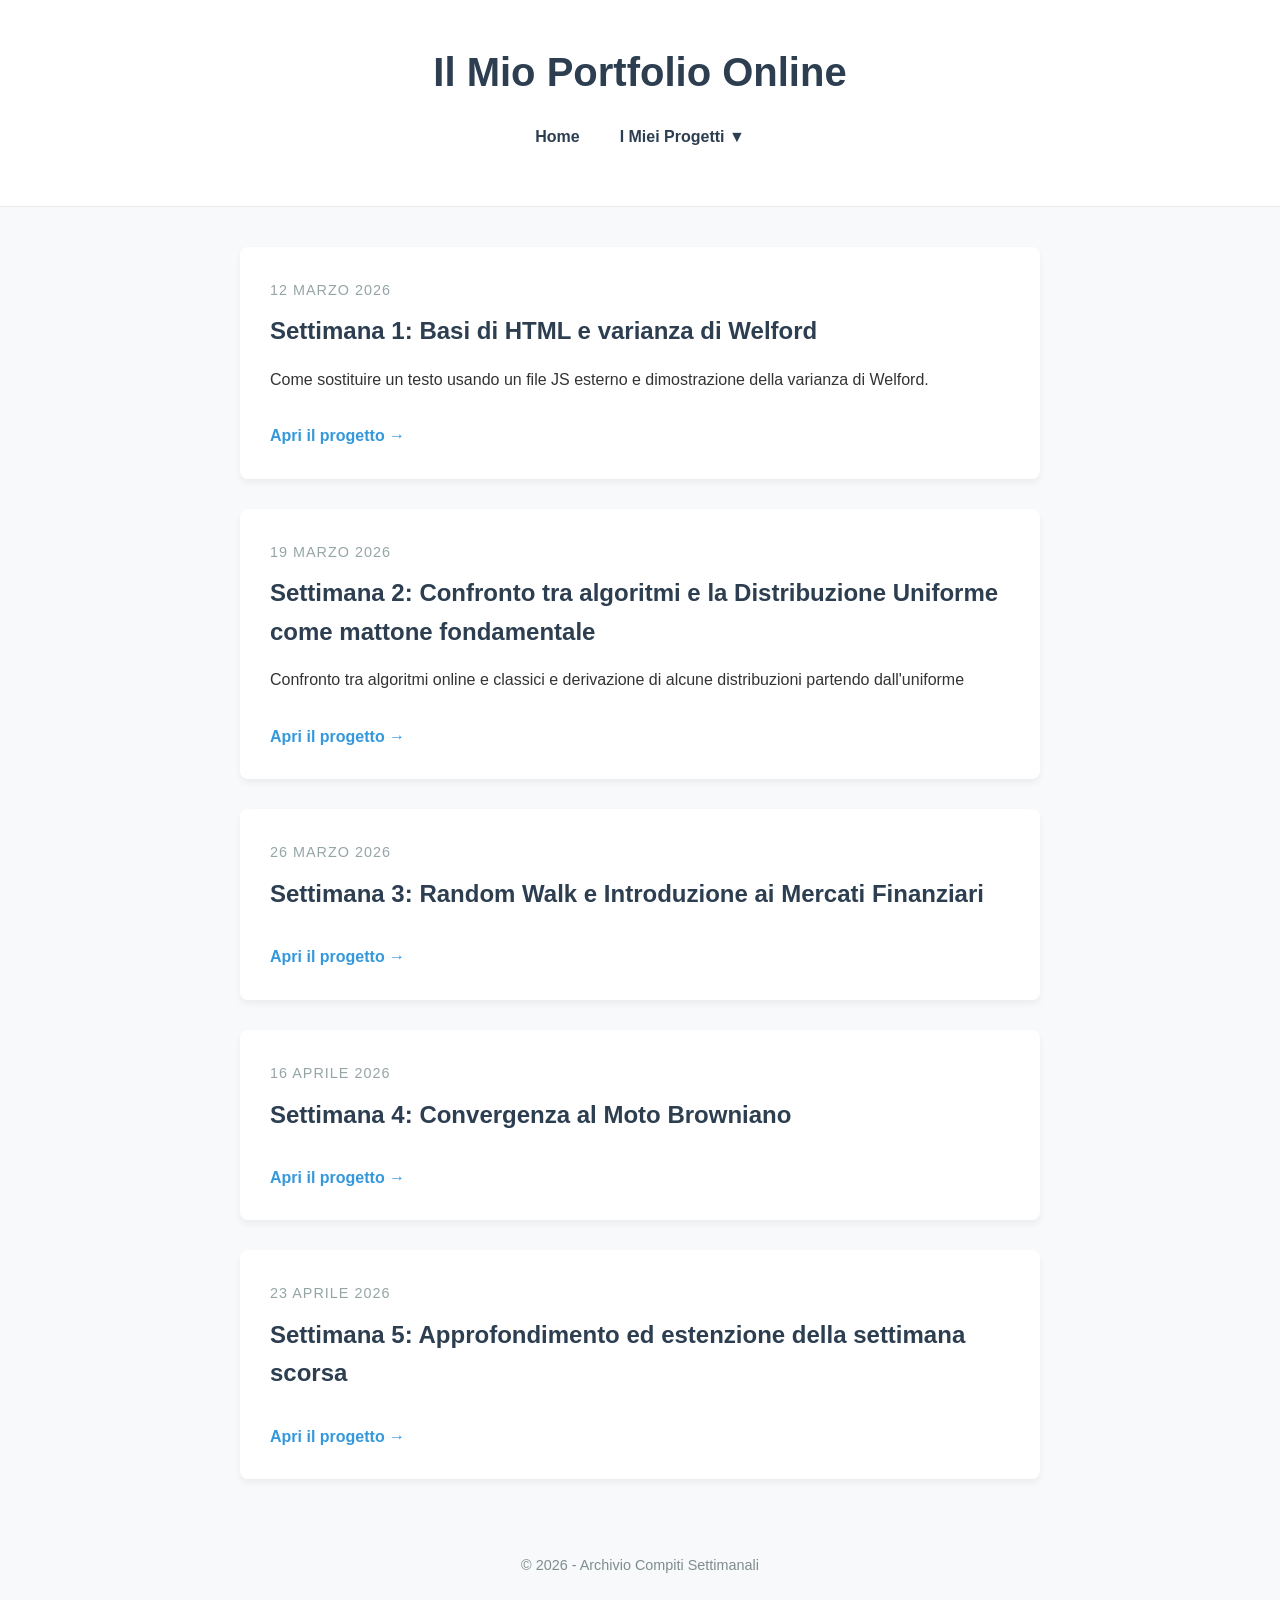
==== index.html @ cec27e66 "Update index.html" ====
<!DOCTYPE html>
<html lang="it">
<head>
    <meta charset="UTF-8">
    <meta name="viewport" content="width=device-width, initial-scale=1.0">
    <title>Il Mio Blog Progetti</title>
    <link rel="stylesheet" href="style.css">
</head>
<body>

    <header>
        <div class="container">
            <h1>Il Mio Portfolio Online</h1>
            <nav>
                <ul class="navbar">
                    <li><a href="#">Home</a></li>
                    <li class="dropdown">
                        <a href="javascript:void(0)" class="dropbtn">I Miei Progetti ▼</a>
                        <div class="dropdown-content">
                            <a href="week_01/index_week_01.html">Settimana 1: Setup</a>
                        </div>
                    </li>
                </ul>
            </nav>
        </div>
    </header>

    <main class="container">
        <article class="post" id="progetto1">
            <span class="date">12 Marzo 2026</span>
            <h2>Settimana 1: Basi di HTML e varianza di Welford</h2>
            <p>Come sostituire un testo usando un file JS esterno e dimostrazione della varianza di Welford.</p>
            
            <a href="week_01/index_week_01.html" class="read-more">Apri il progetto →</a>
        </article>

        <article class="post" id="progetto2">
            <span class="date">19 Marzo 2026</span>
            <h2>Settimana 2: Confronto tra algoritmi e la Distribuzione Uniforme come mattone fondamentale</h2>
            <p>Confronto tra algoritmi online e classici e derivazione di alcune distribuzioni partendo dall'uniforme</p>

            <a href="week_02/index_week_02.html" class="read-more">Apri il progetto →</a>

        </article>

        <article class="post" id="progetto3">
            <span class="date">26 Marzo 2026</span>
            <h2>Settimana 3: Random Walk e Introduzione ai Mercati Finanziari</h2>
            <p></p>

            <a href="week_03/index_week_03.html" class="read-more">Apri il progetto →</a>

        </article>

        
        <article class="post" id="progetto3">
            <span class="date">16 Aprile 2026</span>
            <h2>Settimana 4: Convergenza al Moto Browniano</h2>
            <p></p>

            <a href="week_04/index_week_04.html" class="read-more">Apri il progetto →</a>

        </article>

        
        <article class="post" id="progetto3">
            <span class="date">23 Aprile 2026</span>
            <h2>Settimana 5: Approfondimento ed estenzione della settimana scorsa</h2>
            <p></p>

            <a href="week_05/index_week_05.html" class="read-more">Apri il progetto →</a>

        </article>

        
    </main>

    <footer>
        <div class="container">
            <p>&copy; <span id="year"></span> - Archivio Compiti Settimanali</p>
        </div>
    </footer>

    <script src="script.js"></script>
</body>
</html>
---- style.css ----
/* Impostazioni di base */
body {
    font-family: 'Segoe UI', Tahoma, Geneva, Verdana, sans-serif;
    background-color: #f7f9fa;
    color: #333;
    margin: 0;
    padding: 0;
    line-height: 1.6;
}

.container {
    max-width: 800px;
    margin: 0 auto;
    padding: 0 20px;
}

/* Header */
header {
    background-color: #ffffff;
    border-bottom: 1px solid #eaeaea;
    padding: 40px 0;
    text-align: center;
    margin-bottom: 40px;
}

header h1 {
    margin: 0;
    color: #2c3e50;
    font-size: 2.5em;
}

header p {
    color: #7f8c8d;
    margin-top: 10px;
}

/* Post (I compiti) */
.post {
    background-color: #ffffff;
    padding: 30px;
    border-radius: 8px;
    box-shadow: 0 4px 6px rgba(0,0,0,0.05);
    margin-bottom: 30px;
    transition: transform 0.2s ease;
}

.post:hover {
    transform: translateY(-3px);
    box-shadow: 0 6px 12px rgba(0,0,0,0.08);
}

.post .date {
    font-size: 0.9em;
    color: #95a5a6;
    text-transform: uppercase;
    letter-spacing: 1px;
}

.post h2 {
    margin: 10px 0;
    color: #2c3e50;
}

.read-more {
    display: inline-block;
    margin-top: 15px;
    color: #3498db;
    text-decoration: none;
    font-weight: bold;
}

.read-more:hover {
    text-decoration: underline;
}

/* Footer */
footer {
    text-align: center;
    padding: 20px 0;
    color: #7f8c8d;
    font-size: 0.9em;
    margin-top: 40px;
}

/* ... mantieni il codice precedente e aggiungi questo sotto ... */

/* Stile Barra di Navigazione */
nav {
    margin-top: 20px;
}

.navbar {
    list-style-type: none;
    padding: 0;
    display: flex;
    justify-content: center;
    gap: 20px;
}

.navbar li {
    position: relative;
}

.navbar a {
    text-decoration: none;
    color: #2c3e50;
    font-weight: 600;
    padding: 10px;
}

/* Menu a tendina (Dropdown) */
.dropdown-content {
    display: none; /* Nasconde il menu inizialmente */
    position: absolute;
    background-color: #ffffff;
    min-width: 200px;
    box-shadow: 0px 8px 16px rgba(0,0,0,0.1);
    z-index: 1;
    border-radius: 5px;
    margin-top: 5px;
    text-align: left;
}

.dropdown-content a {
    color: #333;
    padding: 12px 16px;
    display: block;
    font-size: 0.9em;
}

.dropdown-content a:hover {
    background-color: #f1f1f1;
    border-radius: 5px;
}

/* Mostra il menu quando passi il mouse */
.dropdown:hover .dropdown-content {
    display: block;
}

.dropbtn {
    cursor: pointer;
}
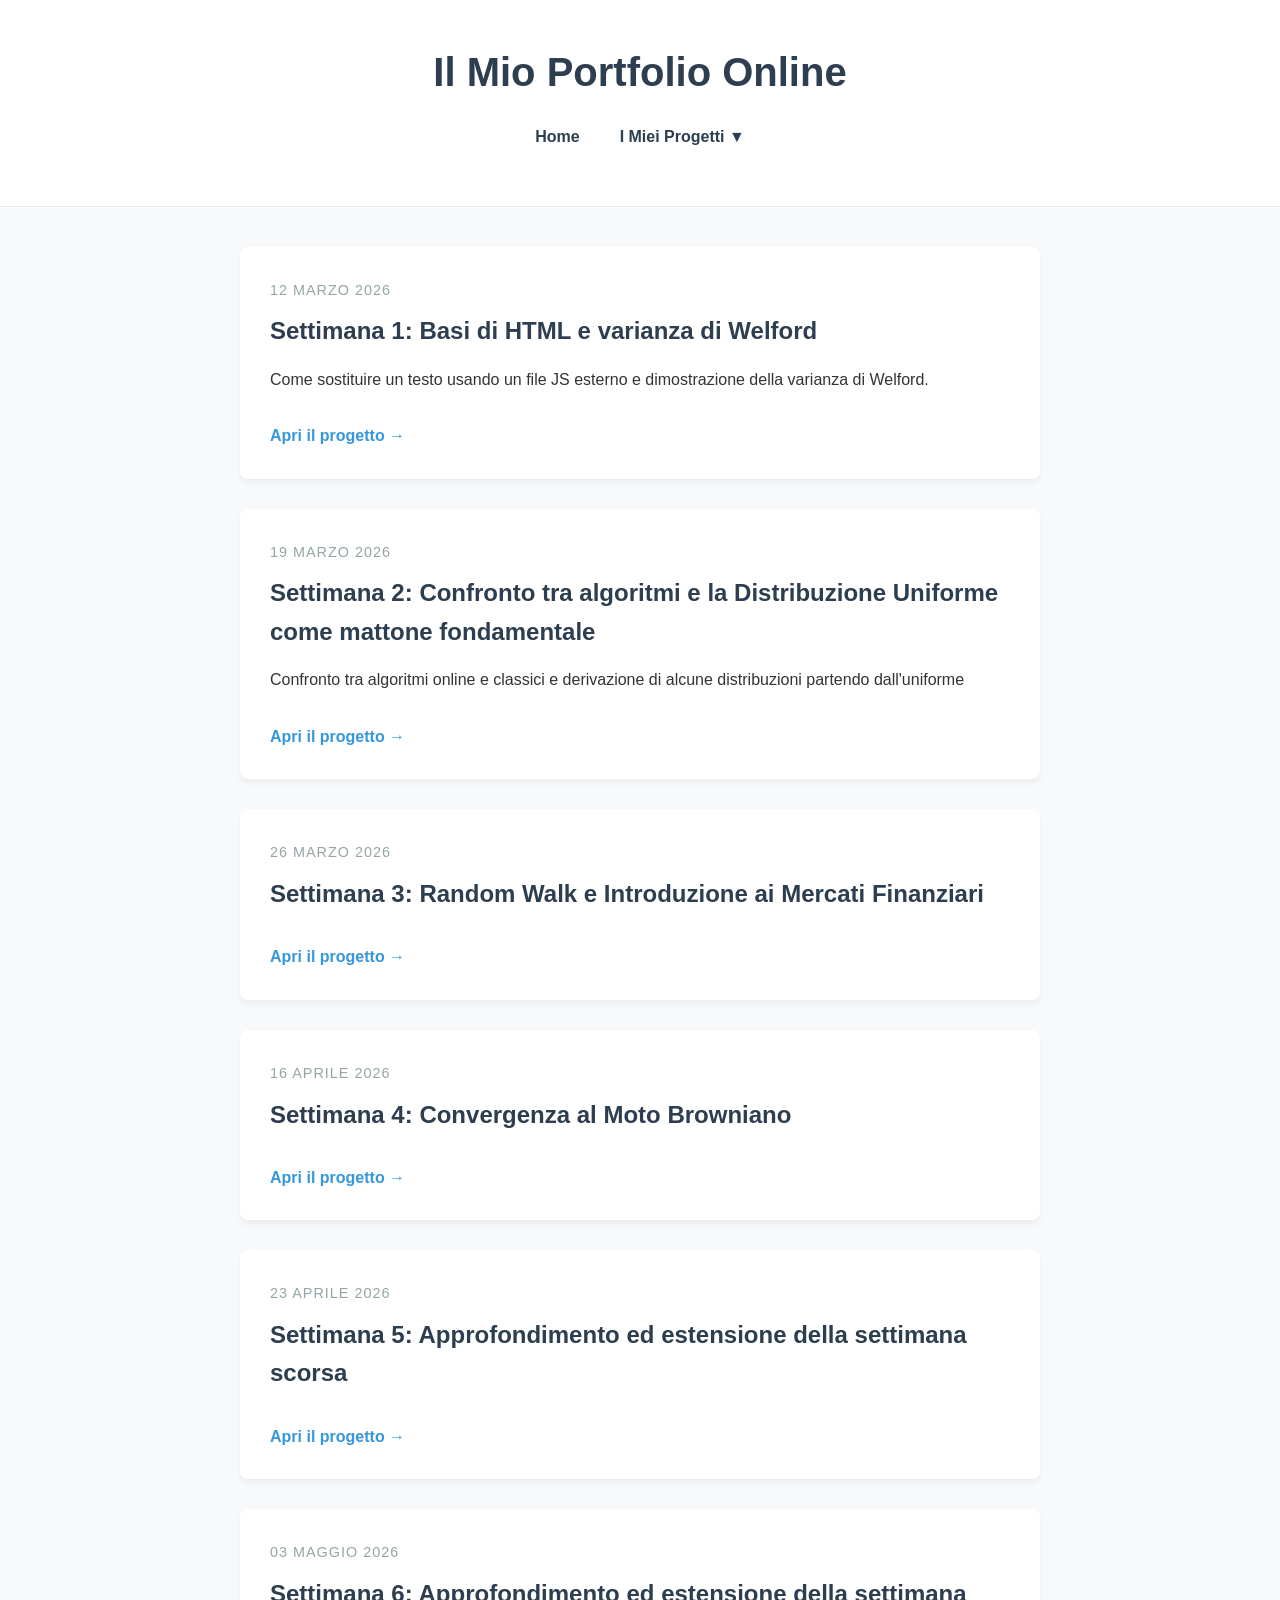
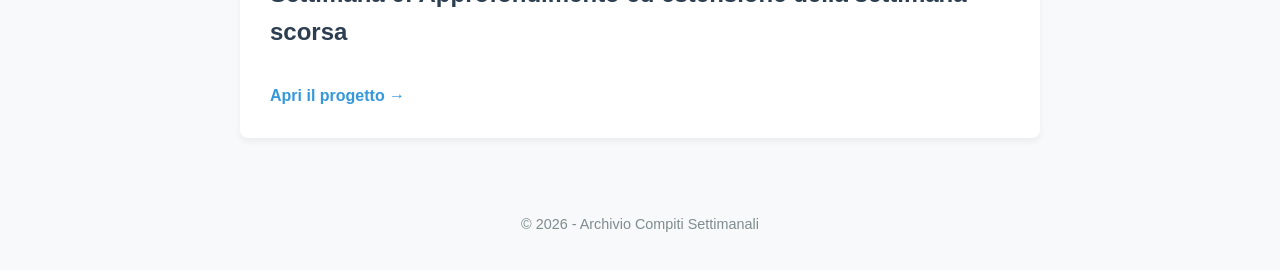
==== commit 45046b2b: "Add articles for weeks 5 and 6 in index.html Added new articles for weeks 5 and 6, updated project d" ====
--- a/index.html
+++ b/index.html
@@ -65,14 +65,22 @@
         
         <article class="post" id="progetto3">
             <span class="date">23 Aprile 2026</span>
-            <h2>Settimana 5: Approfondimento ed estenzione della settimana scorsa</h2>
+            <h2>Settimana 5: Approfondimento ed estensione della settimana scorsa</h2>
             <p></p>
 
             <a href="week_05/index_week_05.html" class="read-more">Apri il progetto →</a>
 
         </article>
 
-        
+        <article class="post" id="progetto3">
+            <span class="date">03 Maggio 2026</span>
+            <h2>Settimana 6: Approfondimento ed estensione della settimana scorsa</h2>
+            <p></p>
+
+            <a href="week_06/index_week_06.html" class="read-more">Apri il progetto →</a>
+
+        </article>
+
     </main>
 
     <footer>
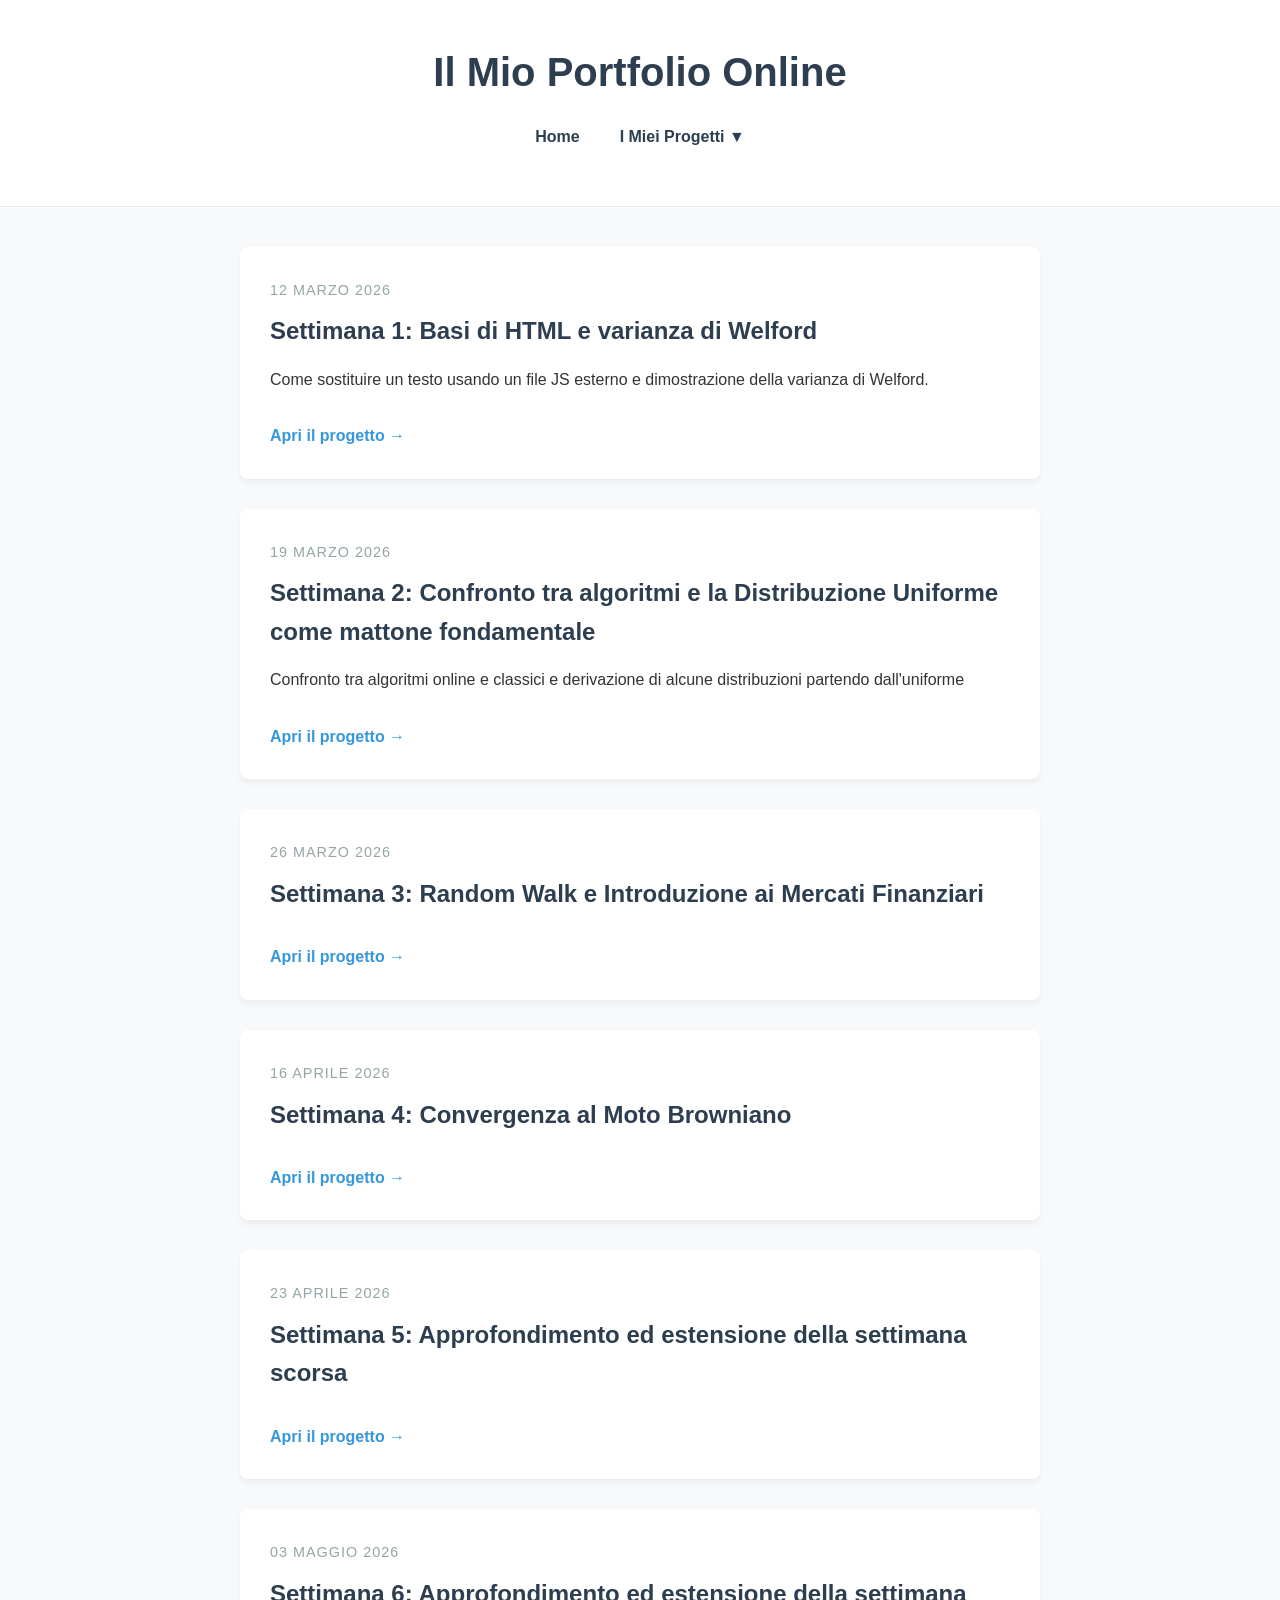
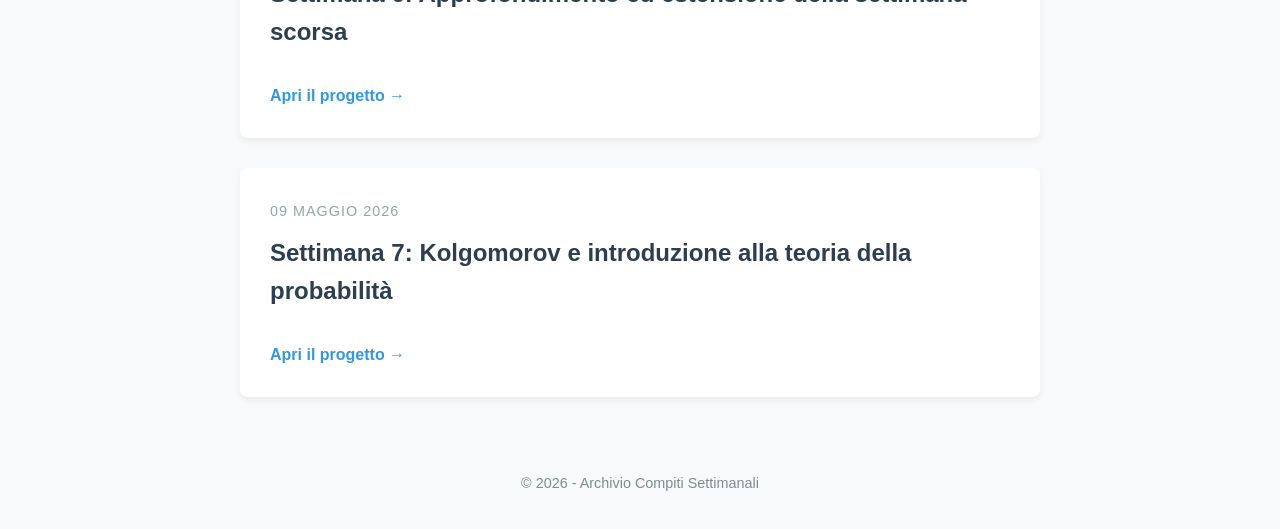
==== commit 168e1c42: "Update index.html" ====
--- a/index.html
+++ b/index.html
@@ -80,7 +80,15 @@
             <a href="week_06/index_week_06.html" class="read-more">Apri il progetto →</a>
 
         </article>
+        
+        <article class="post" id="progetto3">
+            <span class="date">09 Maggio 2026</span>
+            <h2>Settimana 7: Kolgomorov e introduzione alla teoria della probabilità</h2>
+            <p></p>
 
+            <a href="week_07/index_week_07.html" class="read-more">Apri il progetto →</a>
+
+        </article>
     </main>
 
     <footer>
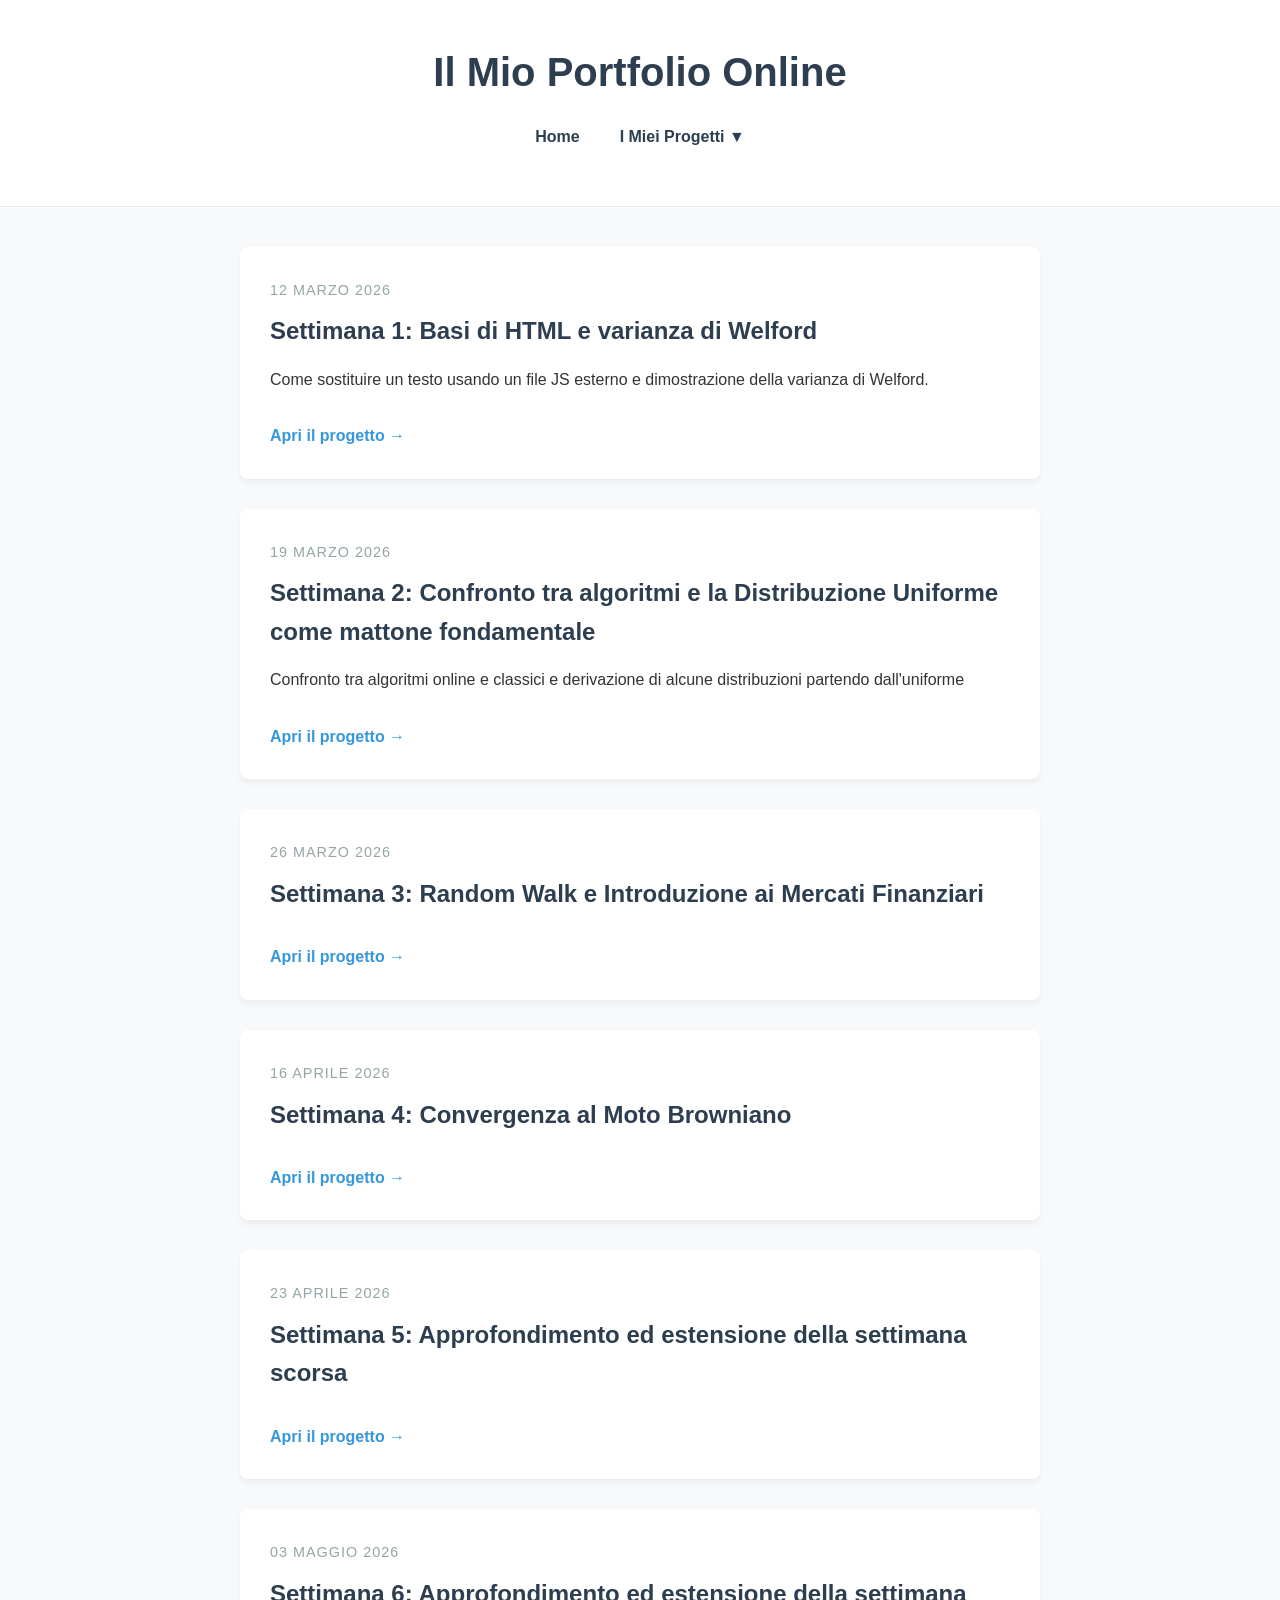
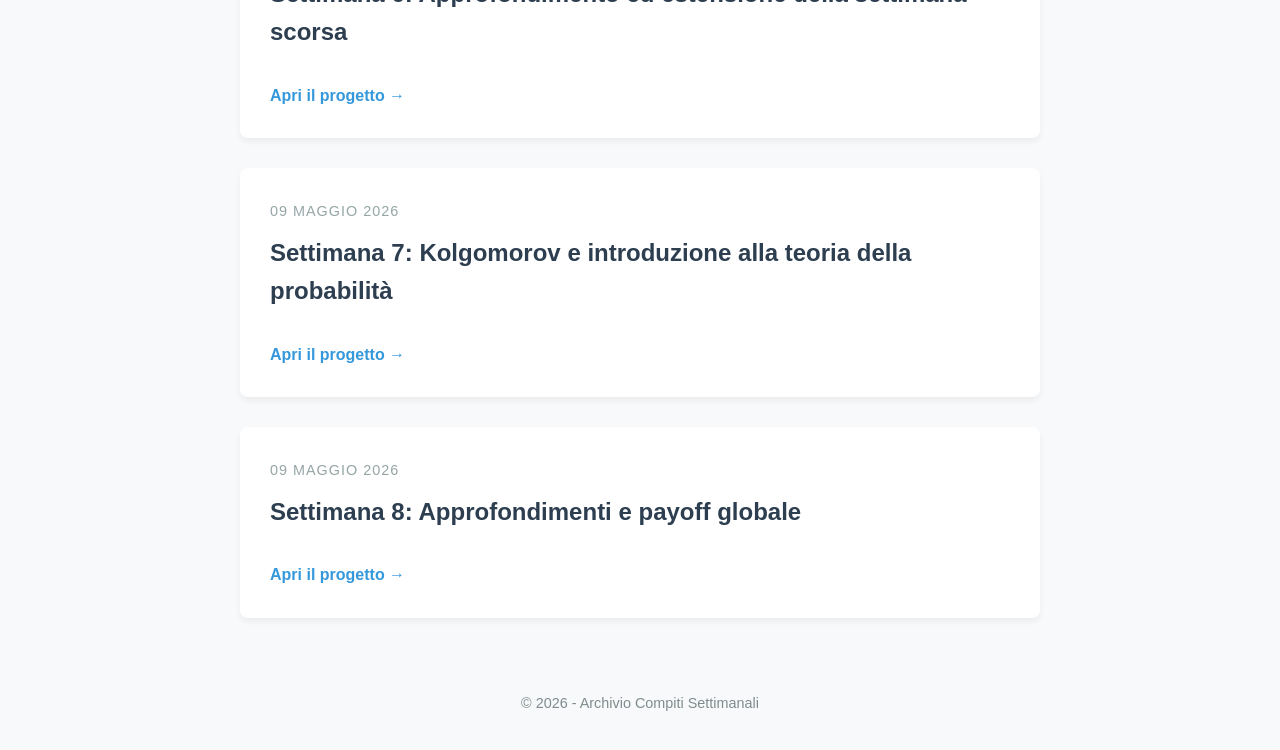
==== commit 8f395d49: "Update index.html" ====
--- a/index.html
+++ b/index.html
@@ -89,6 +89,15 @@
             <a href="week_07/index_week_07.html" class="read-more">Apri il progetto →</a>
 
         </article>
+        
+        <article class="post" id="progetto3">
+            <span class="date">09 Maggio 2026</span>
+            <h2>Settimana 8: Approfondimenti e payoff globale</h2>
+            <p></p>
+
+            <a href="week_08/index_week_08.html" class="read-more">Apri il progetto →</a>
+
+        </article>
     </main>
 
     <footer>
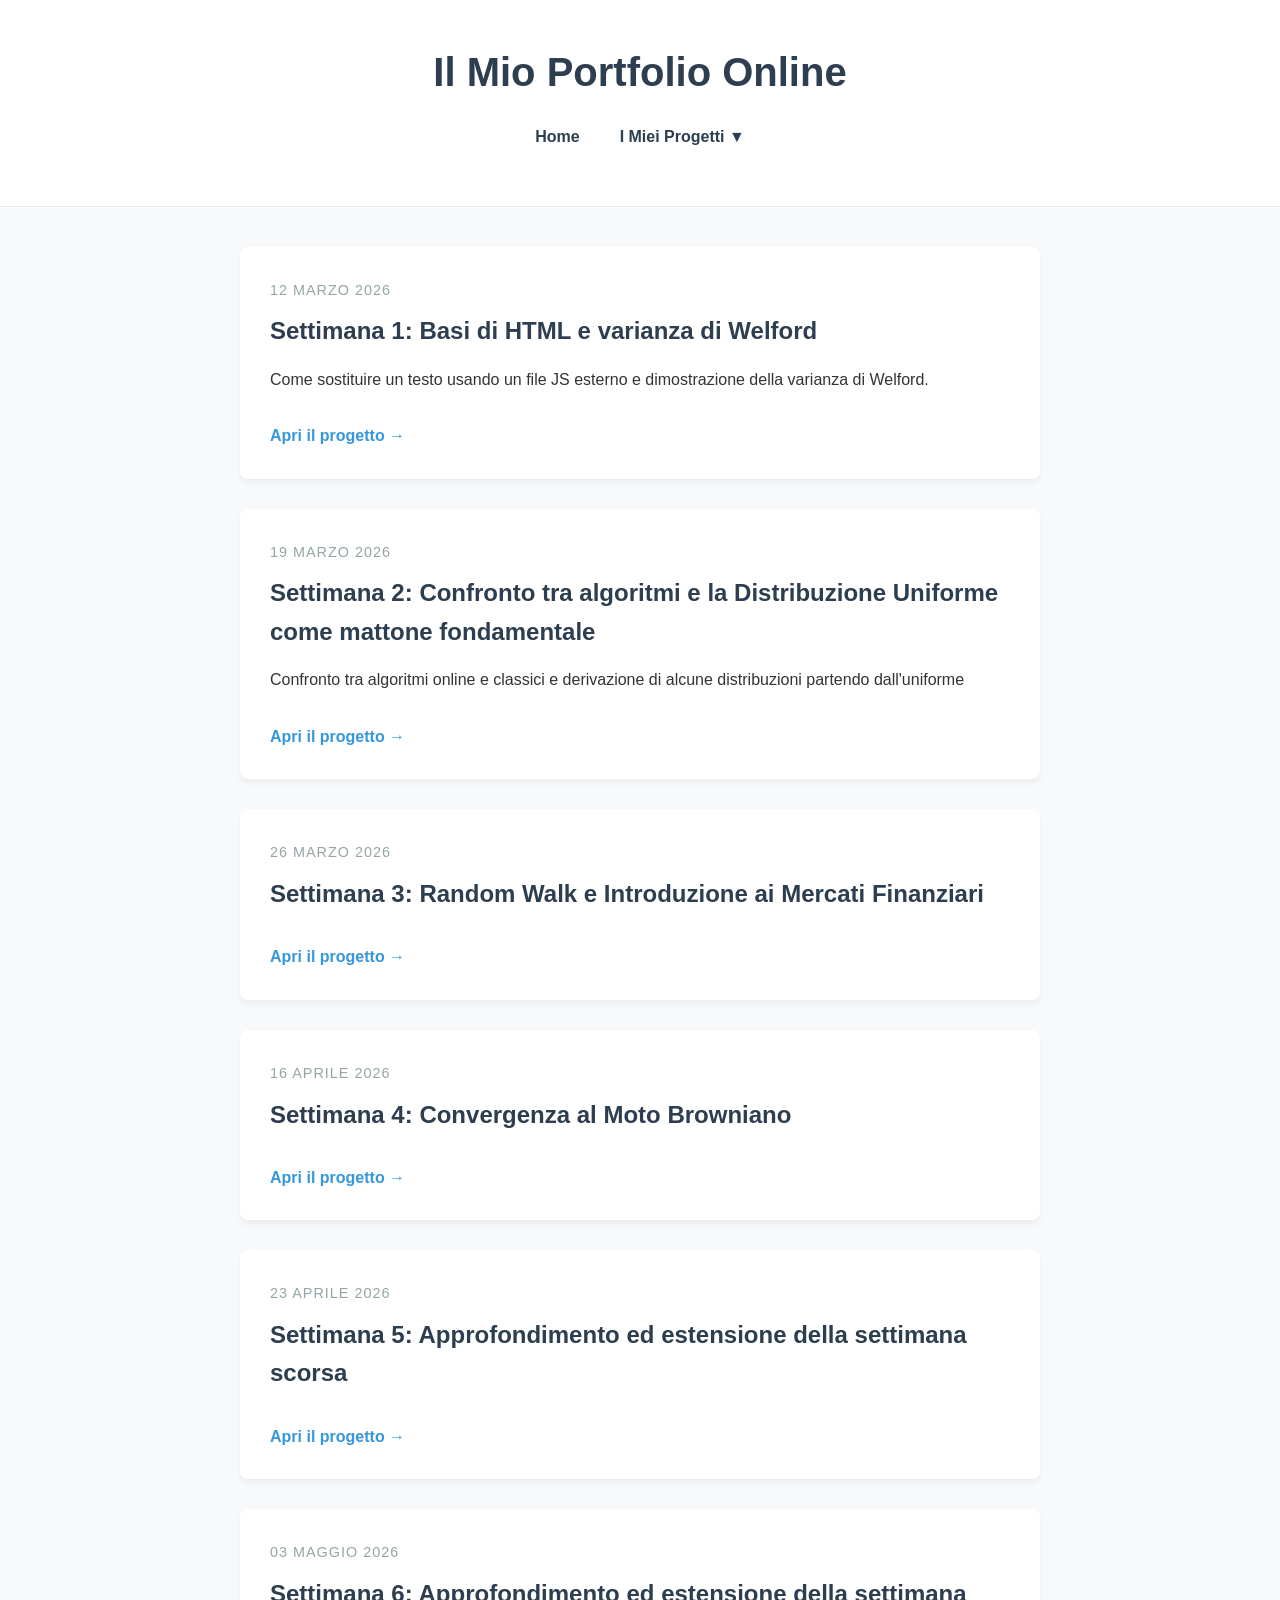
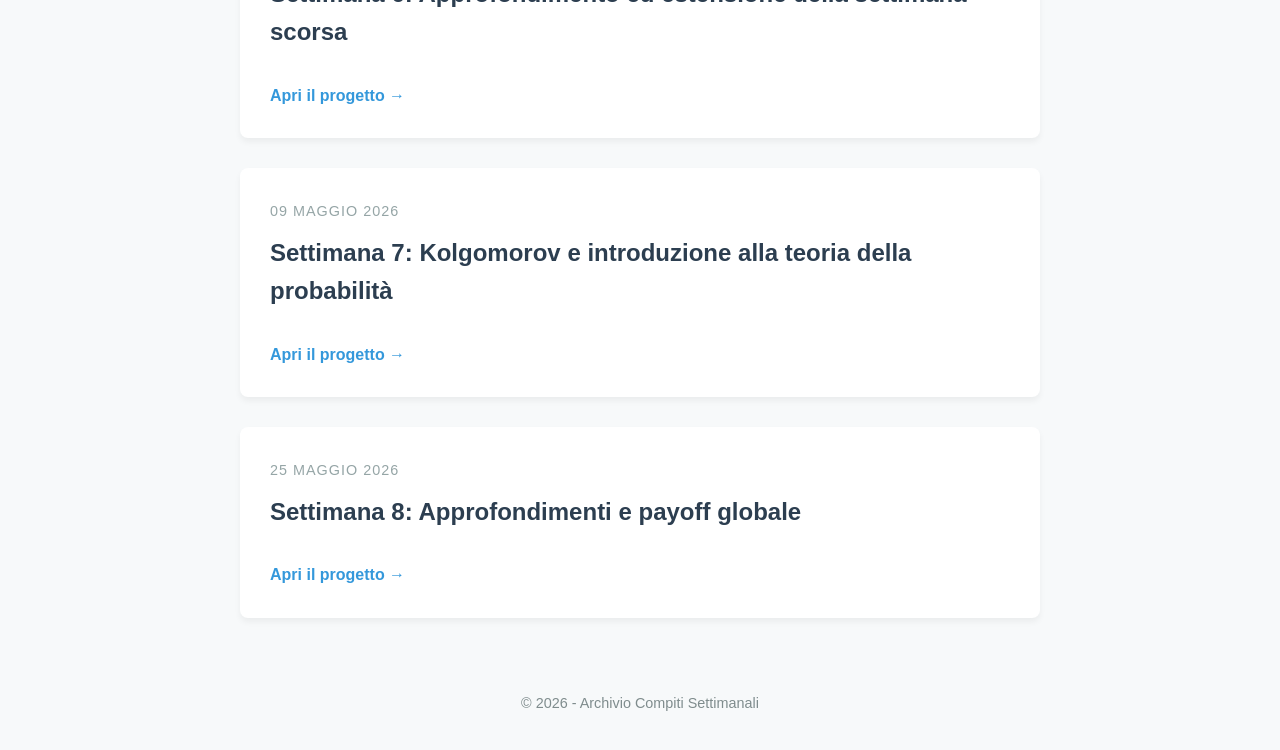
==== commit e9c45254: "Update index.html" ====
--- a/index.html
+++ b/index.html
@@ -91,7 +91,7 @@
         </article>
         
         <article class="post" id="progetto3">
-            <span class="date">09 Maggio 2026</span>
+            <span class="date">25 Maggio 2026</span>
             <h2>Settimana 8: Approfondimenti e payoff globale</h2>
             <p></p>
 
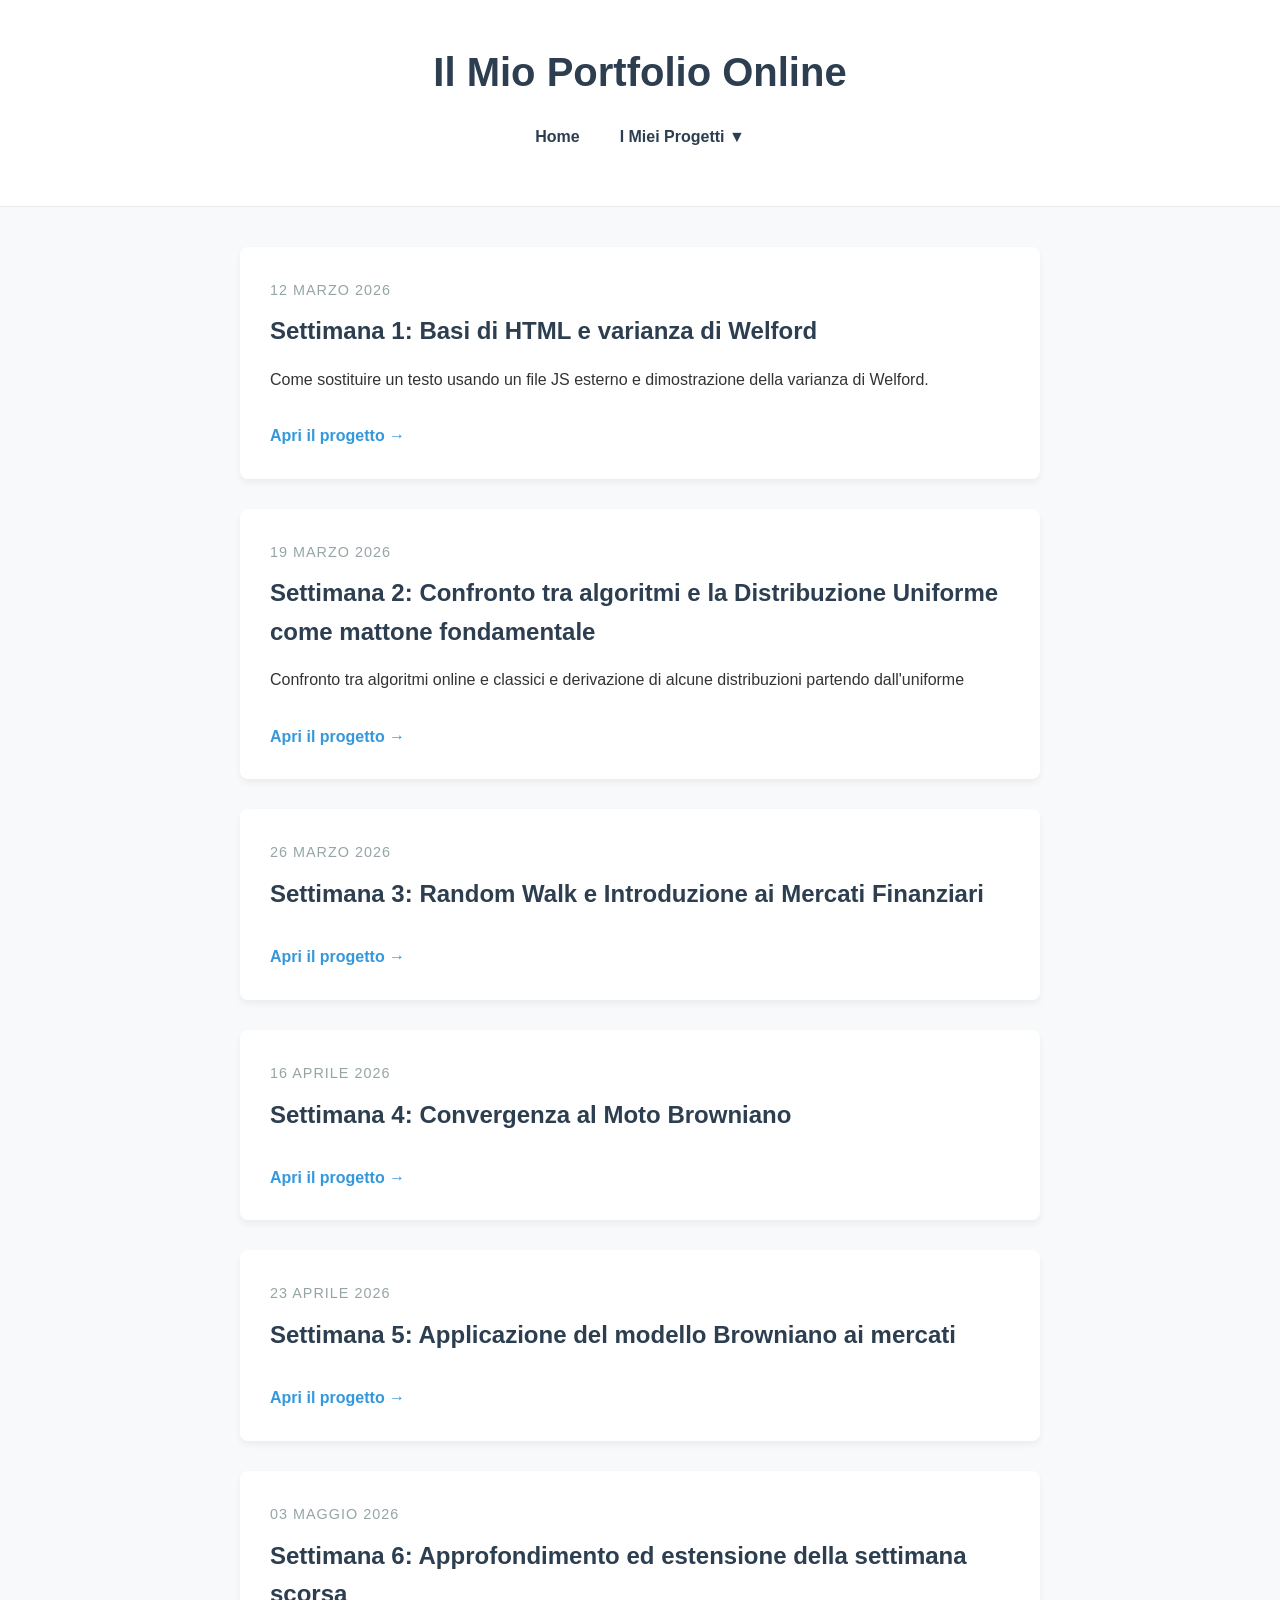
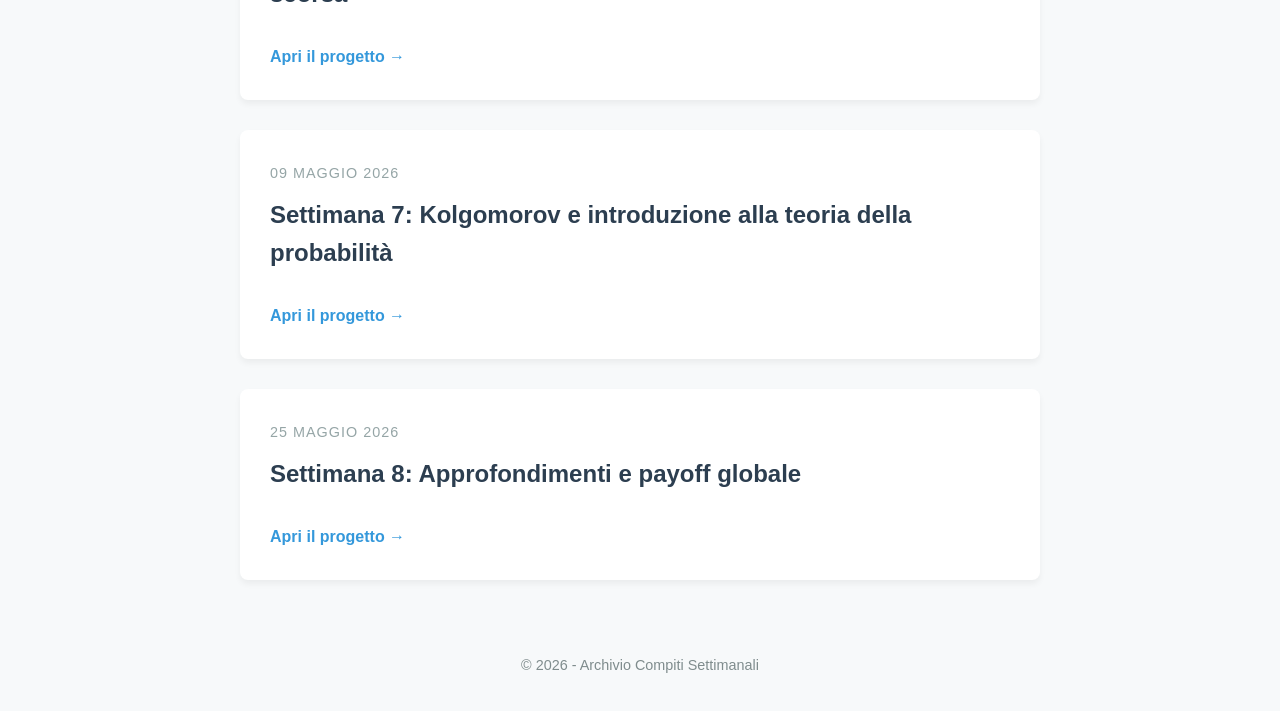
==== commit 473c189d: "Update index.html" ====
--- a/index.html
+++ b/index.html
@@ -65,7 +65,7 @@
         
         <article class="post" id="progetto3">
             <span class="date">23 Aprile 2026</span>
-            <h2>Settimana 5: Approfondimento ed estensione della settimana scorsa</h2>
+            <h2>Settimana 5: Applicazione del modello Browniano ai mercati</h2>
             <p></p>
 
             <a href="week_05/index_week_05.html" class="read-more">Apri il progetto →</a>
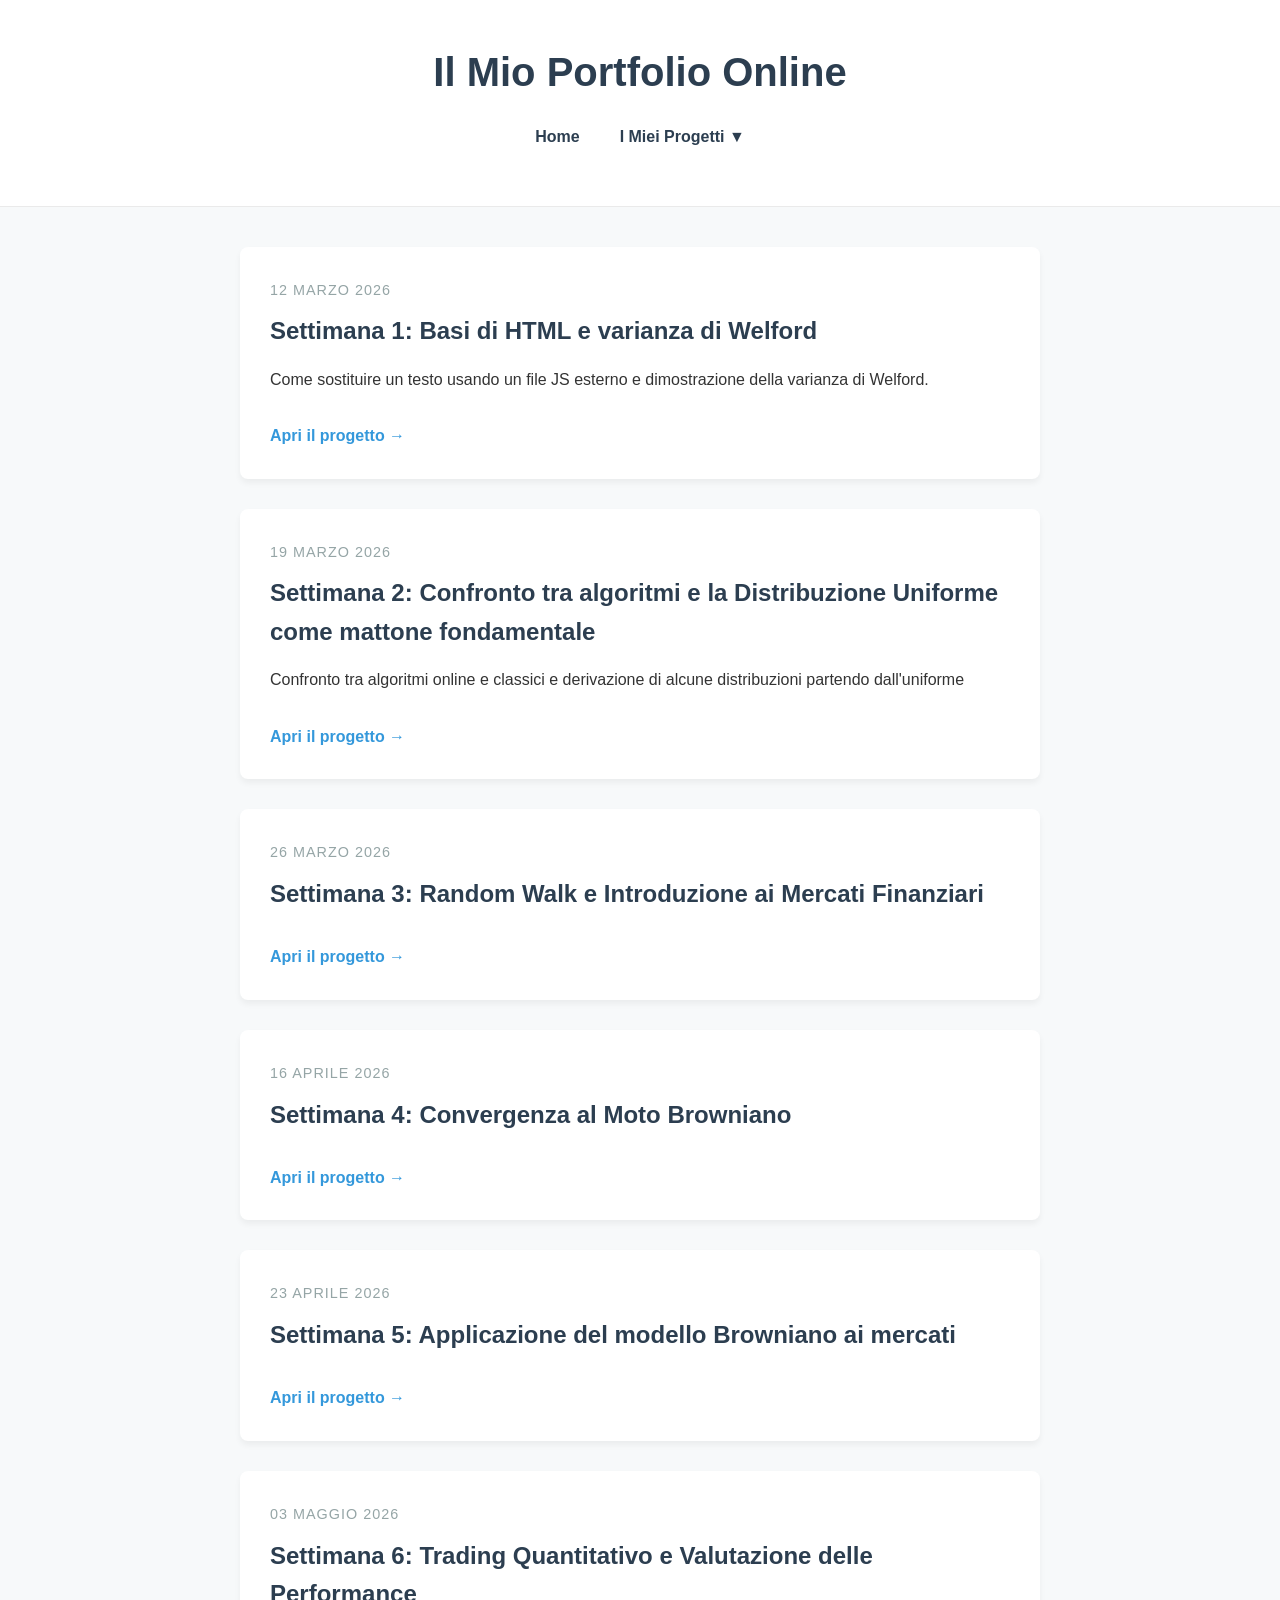
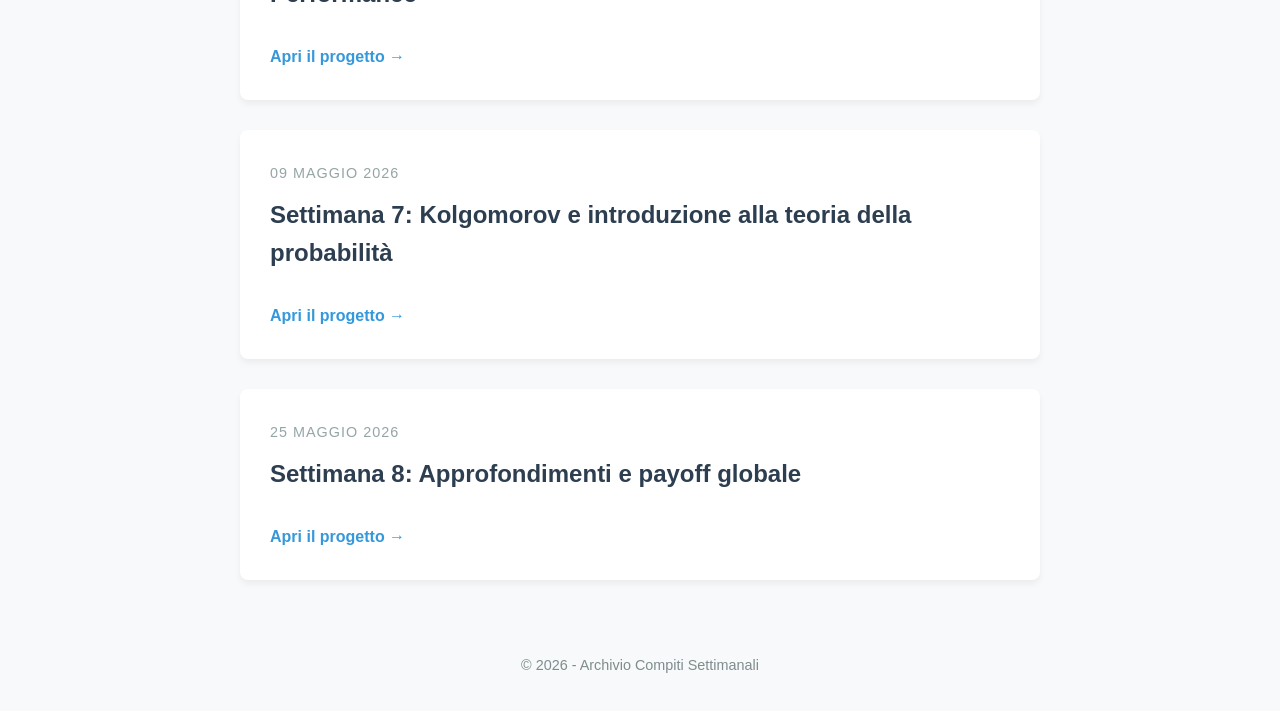
==== commit 4990ad3b: "Update index.html" ====
--- a/index.html
+++ b/index.html
@@ -74,7 +74,7 @@
 
         <article class="post" id="progetto3">
             <span class="date">03 Maggio 2026</span>
-            <h2>Settimana 6: Approfondimento ed estensione della settimana scorsa</h2>
+            <h2>Settimana 6: Trading Quantitativo e Valutazione delle Performance</h2>
             <p></p>
 
             <a href="week_06/index_week_06.html" class="read-more">Apri il progetto →</a>
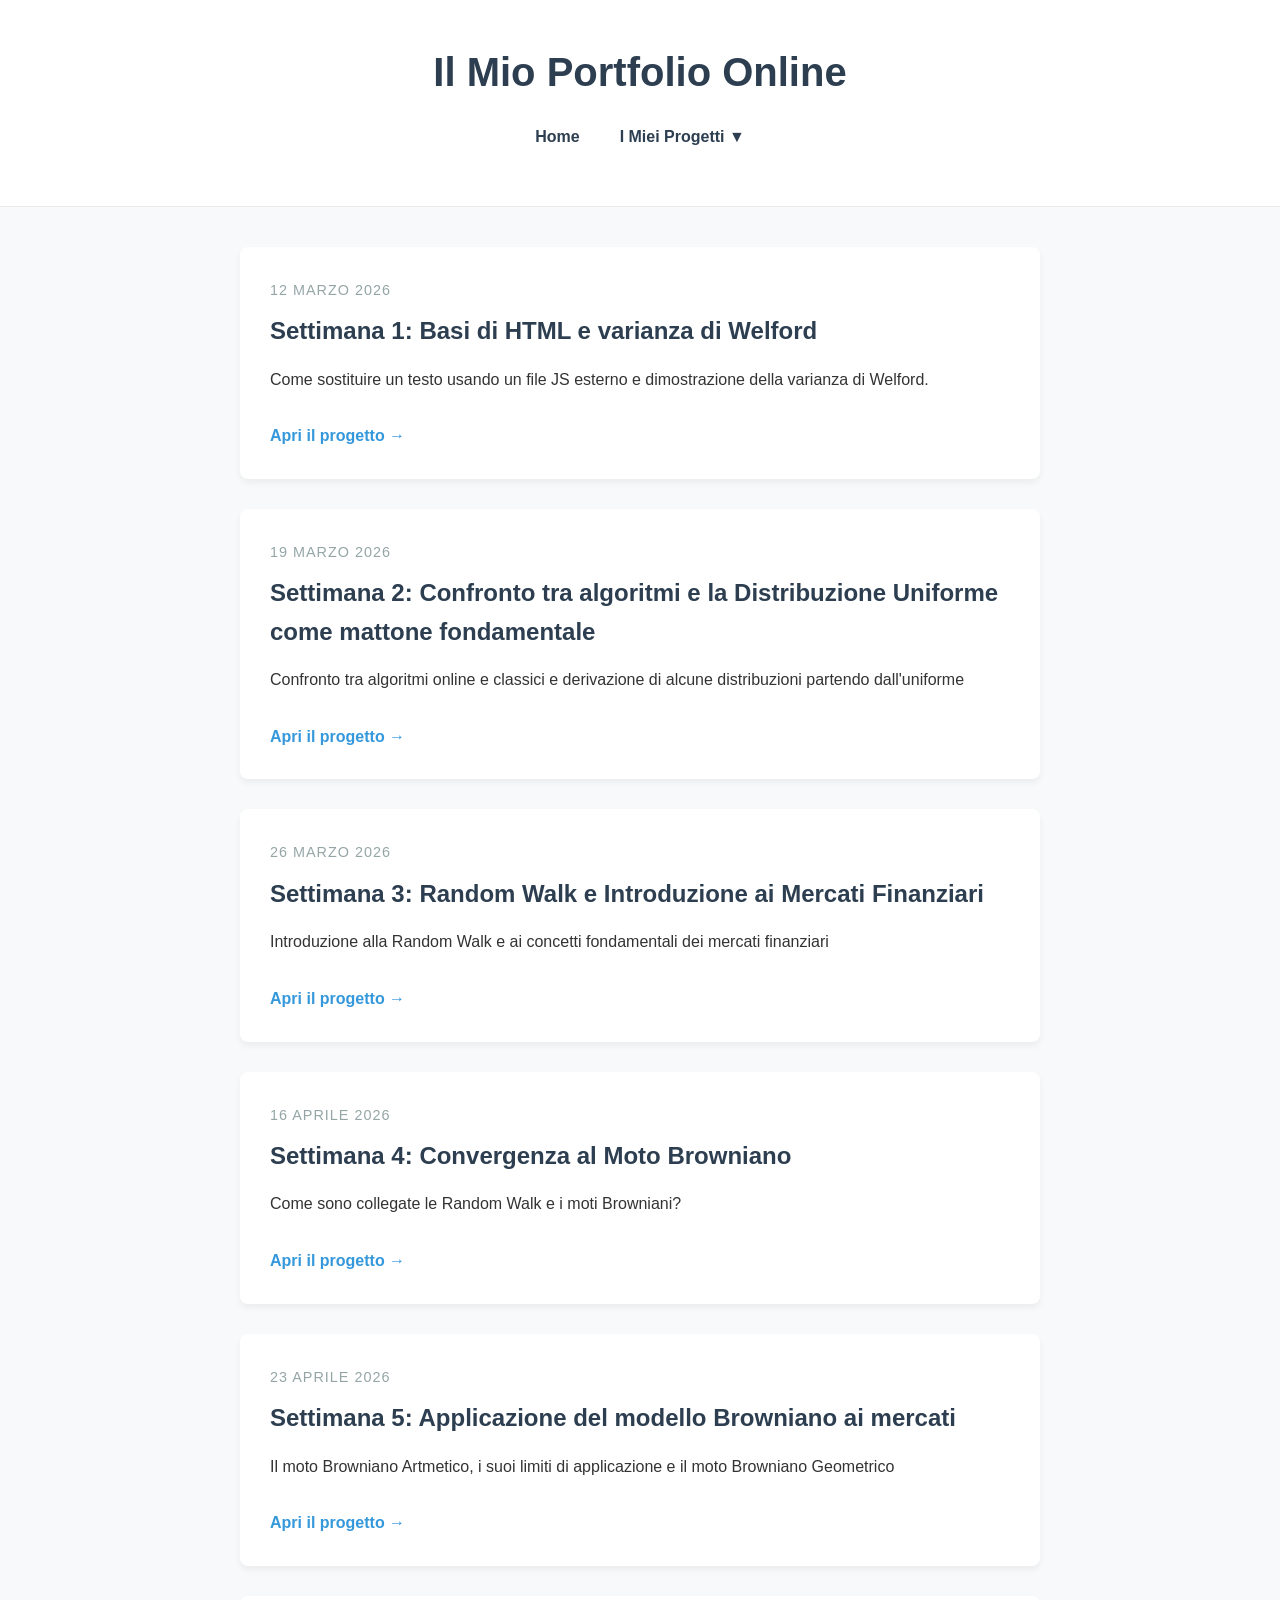
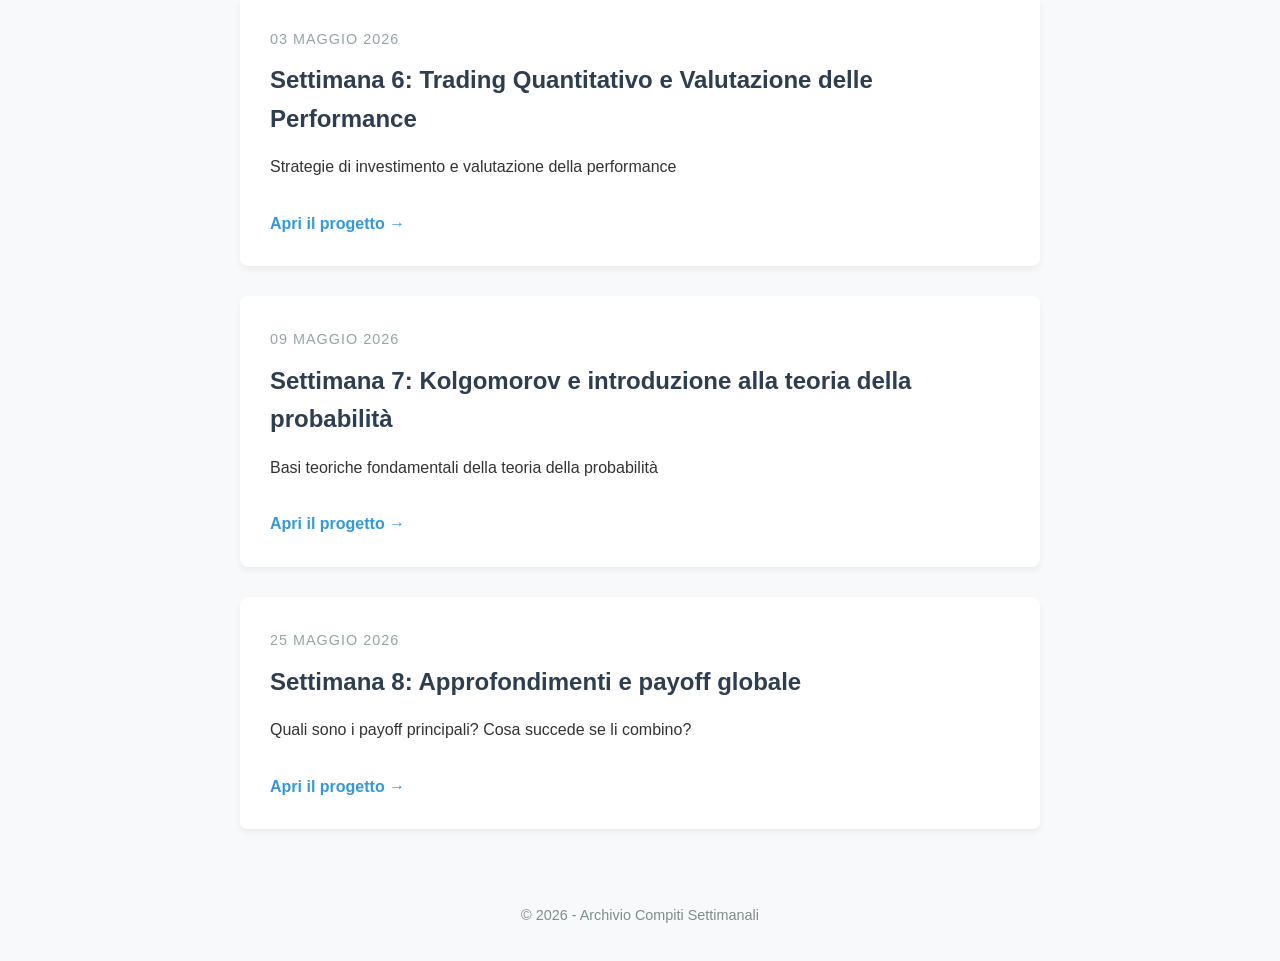
==== commit 9fb6e1e2: "Update index.html" ====
--- a/index.html
+++ b/index.html
@@ -46,7 +46,7 @@
         <article class="post" id="progetto3">
             <span class="date">26 Marzo 2026</span>
             <h2>Settimana 3: Random Walk e Introduzione ai Mercati Finanziari</h2>
-            <p></p>
+            <p>Introduzione alla Random Walk e ai concetti fondamentali dei mercati finanziari</p>
 
             <a href="week_03/index_week_03.html" class="read-more">Apri il progetto →</a>
 
@@ -56,7 +56,7 @@
         <article class="post" id="progetto3">
             <span class="date">16 Aprile 2026</span>
             <h2>Settimana 4: Convergenza al Moto Browniano</h2>
-            <p></p>
+            <p>Come sono collegate le Random Walk e i moti Browniani?</p>
 
             <a href="week_04/index_week_04.html" class="read-more">Apri il progetto →</a>
 
@@ -66,7 +66,7 @@
         <article class="post" id="progetto3">
             <span class="date">23 Aprile 2026</span>
             <h2>Settimana 5: Applicazione del modello Browniano ai mercati</h2>
-            <p></p>
+            <p>Il moto Browniano Artmetico, i suoi limiti di applicazione e il moto Browniano Geometrico</p>
 
             <a href="week_05/index_week_05.html" class="read-more">Apri il progetto →</a>
 
@@ -75,7 +75,7 @@
         <article class="post" id="progetto3">
             <span class="date">03 Maggio 2026</span>
             <h2>Settimana 6: Trading Quantitativo e Valutazione delle Performance</h2>
-            <p></p>
+            <p>Strategie di investimento e valutazione della performance</p>
 
             <a href="week_06/index_week_06.html" class="read-more">Apri il progetto →</a>
 
@@ -84,7 +84,7 @@
         <article class="post" id="progetto3">
             <span class="date">09 Maggio 2026</span>
             <h2>Settimana 7: Kolgomorov e introduzione alla teoria della probabilità</h2>
-            <p></p>
+            <p>Basi teoriche fondamentali della teoria della probabilità</p>
 
             <a href="week_07/index_week_07.html" class="read-more">Apri il progetto →</a>
 
@@ -93,7 +93,7 @@
         <article class="post" id="progetto3">
             <span class="date">25 Maggio 2026</span>
             <h2>Settimana 8: Approfondimenti e payoff globale</h2>
-            <p></p>
+            <p>Quali sono i payoff principali? Cosa succede se li combino?</p>
 
             <a href="week_08/index_week_08.html" class="read-more">Apri il progetto →</a>
 
